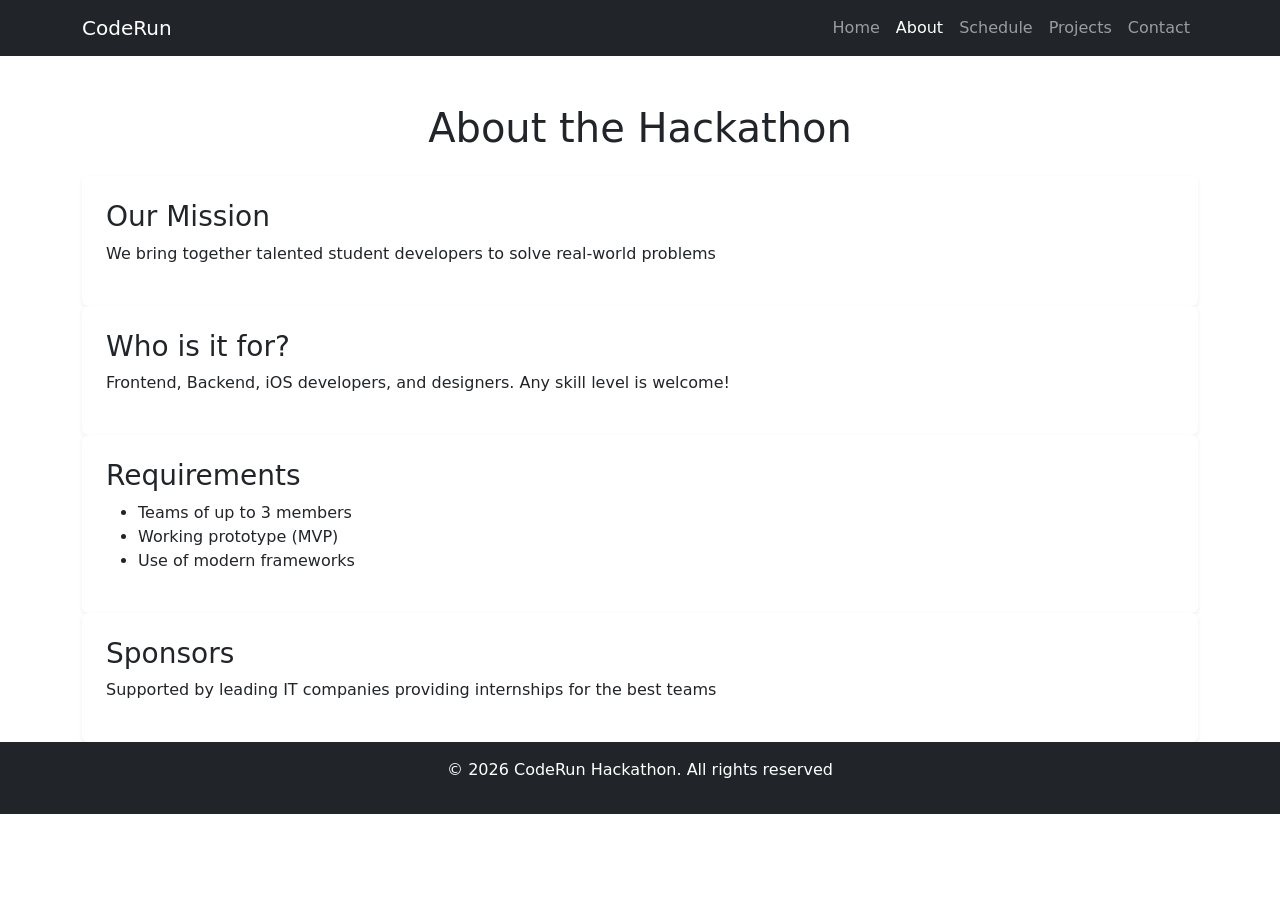
==== about.html @ 533d644d "Add About page using CSS Grid" ====
<!DOCTYPE html>
<html lang="en">
    <head>
        <meta charset="UTF-8">
        <meta name="viewport" content="width=device-width, initial-scale=1.0">
        <title>CodeRun Hackathon - About</title>
        <link href="https://cdn.jsdelivr.net/npm/bootstrap@5.3.0/dist/css/bootstrap.min.css" rel="stylesheet">
        <link rel="stylesheet" href="style.css">
    </head>
    <body>
        <nav class="navbar navbar-expand-lg navbar-dark bg-dark sticky-top">
            <div class="container">
                <a class="navbar-brand" href="index.html">CodeRun</a>
                <button class="navbar-toggler" type="button" data-bs-toggle="collapse" data-bs-target="#navbarNav">
                    <span class="navbar-toggler-icon"></span>
                </button>
                <div class="collapse navbar-collapse" id="navbarNav">
                    <ul class="navbar-nav ms-auto">
                        <li class="nav-item"><a class="nav-link" href="index.html">Home</a></li>
                        <li class="nav-item"><a class="nav-link active" href="about.html">About</a></li>
                        <li class="nav-item"><a class="nav-link" href="schedule.html">Schedule</a></li>
                        <li class="nav-item"><a class="nav-link" href="gallery.html">Projects</a></li>
                        <li class="nav-item"><a class="nav-link" href="contact.html">Contact</a></li>
                    </ul>
                </div>
            </div>
        </nav>

        <main class="container mt-5">
            <h1 class="text-center mb-4">About the Hackathon</h1>
            <div class="grid-container">
                <div class="grid-item p-4 bg-white shadow-sm rounded">
                    <h3>Our Mission</h3>
                    <p>We bring together talented student developers to solve real-world problems</p>
                </div>
                <div class="grid-item p-4 bg-white shadow-sm rounded">
                    <h3>Who is it for?</h3>
                    <p>Frontend, Backend, iOS developers, and designers. Any skill level is welcome!</p>
                </div>
                <div class="grid-item p-4 bg-white shadow-sm rounded">
                    <h3>Requirements</h3>
                    <ul>
                        <li>Teams of up to 3 members</li>
                        <li>Working prototype (MVP)</li>
                        <li>Use of modern frameworks</li>
                    </ul>
                </div>
                <div class="grid-item p-4 bg-white shadow-sm rounded">
                    <h3>Sponsors</h3>
                    <p>Supported by leading IT companies providing internships for the best teams</p>
                </div>
            </div>
        </main>

        <footer class="bg-dark text-white text-center py-3 mt-auto">
            <p>&copy; 2026 CodeRun Hackathon. All rights reserved</p>
        </footer>

        <script src="https://cdn.jsdelivr.net/npm/bootstrap@5.3.0/dist/js/bootstrap.bundle.min.js"></script>
    </body>
</html>
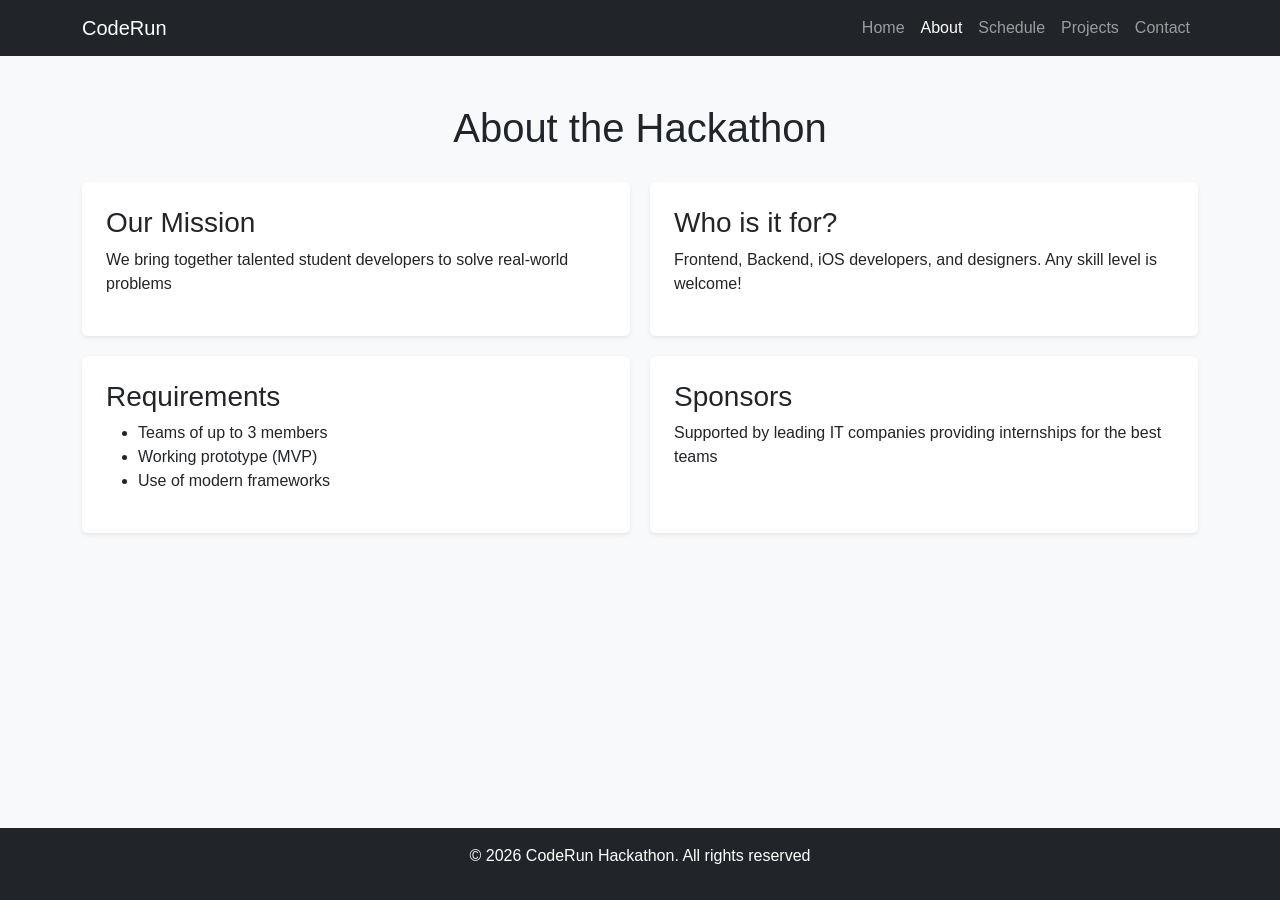
==== commit 16b9f62d: "fixed styles.css" ====
--- a/about.html
+++ b/about.html
@@ -5,7 +5,7 @@
         <meta name="viewport" content="width=device-width, initial-scale=1.0">
         <title>CodeRun Hackathon - About</title>
         <link href="https://cdn.jsdelivr.net/npm/bootstrap@5.3.0/dist/css/bootstrap.min.css" rel="stylesheet">
-        <link rel="stylesheet" href="style.css">
+        <link rel="stylesheet" href="styles.css">
     </head>
     <body>
         <nav class="navbar navbar-expand-lg navbar-dark bg-dark sticky-top">
--- a/styles.css
+++ b/styles.css
@@ -0,0 +1,58 @@
+:root {
+    --main-bg: #f8f9fa;
+    --accent-color: #0d6efd;
+}
+
+body {
+    font-family: 'Segoe UI', Tahoma, Geneva, Verdana, sans-serif;
+    background-color: var(--main-bg);
+    display: flex;
+    flex-direction: column;
+    min-height: 100vh;
+}
+
+main {
+    flex: 1; 
+}
+
+
+.grid-container {
+    display: grid;
+    grid-template-columns: repeat(2, 1fr);
+    gap: 20px;
+    margin-top: 30px;
+}
+
+.contact-wrapper {
+    position: relative;
+    padding: 40px;
+    background: #fff;
+    border-radius: 10px;
+    box-shadow: 0 4px 6px rgba(0,0,0,0.1);
+}
+
+.badge-absolute {
+    position: absolute;
+    top: -15px;
+    right: -15px;
+    background-color: #dc3545;
+    color: white;
+    padding: 10px 15px;
+    border-radius: 50%;
+    font-weight: bold;
+}
+
+@media (max-width: 768px) {
+    .grid-container {
+        grid-template-columns: 1fr; 
+    }
+}
+
+@media (max-width: 480px) {
+    h1 {
+        font-size: 1.8rem; 
+    }
+    .badge-absolute {
+        display: none; 
+    }
+}
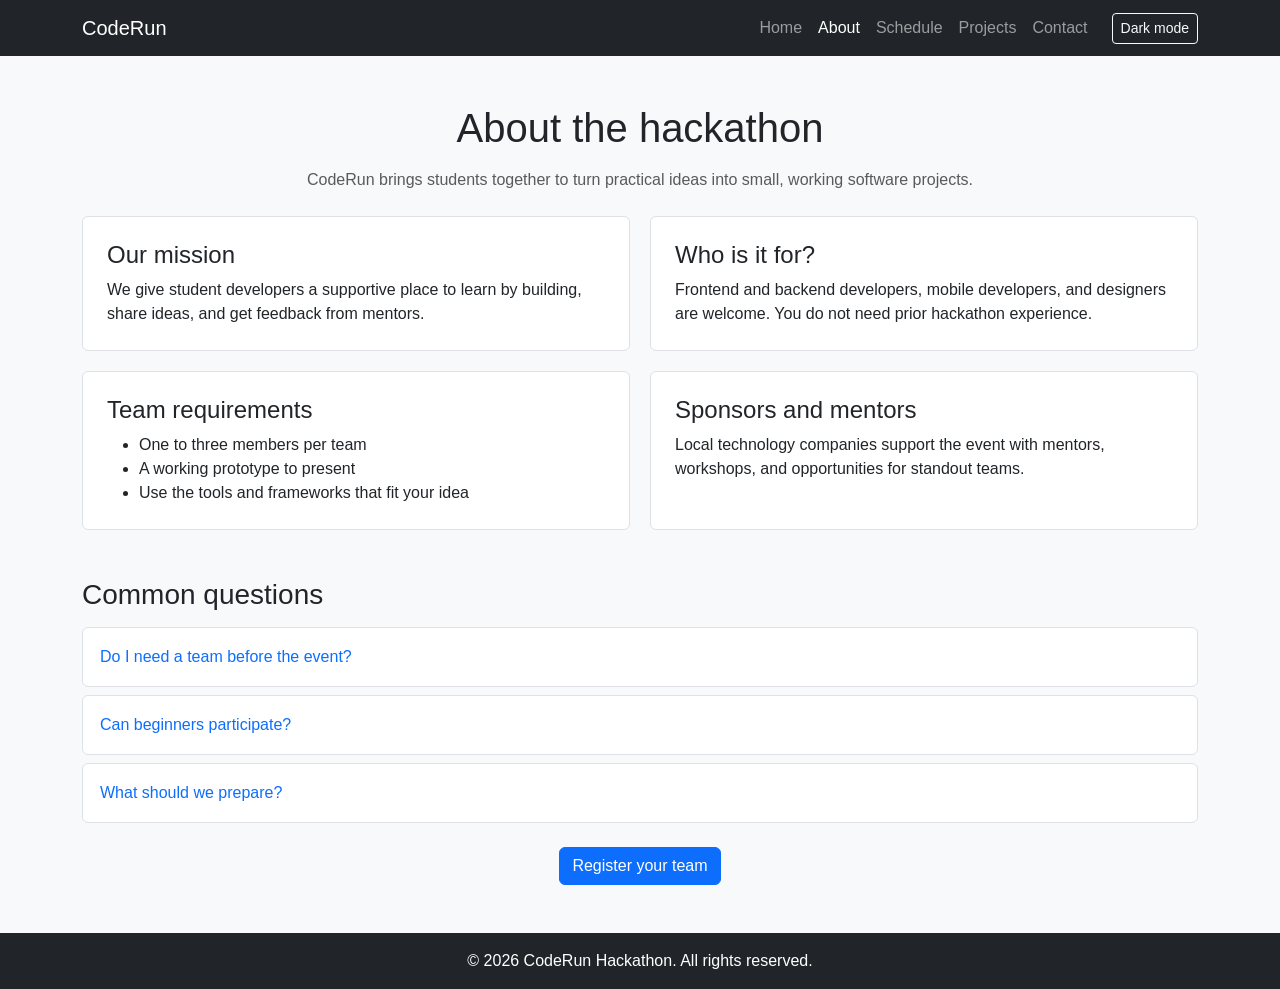
==== commit 98bd3c46: "Add endterm features" ====
--- a/about.html
+++ b/about.html
@@ -1,61 +1,88 @@
 <!DOCTYPE html>
 <html lang="en">
-    <head>
-        <meta charset="UTF-8">
-        <meta name="viewport" content="width=device-width, initial-scale=1.0">
-        <title>CodeRun Hackathon - About</title>
-        <link href="https://cdn.jsdelivr.net/npm/bootstrap@5.3.0/dist/css/bootstrap.min.css" rel="stylesheet">
-        <link rel="stylesheet" href="styles.css">
-    </head>
-    <body>
-        <nav class="navbar navbar-expand-lg navbar-dark bg-dark sticky-top">
-            <div class="container">
-                <a class="navbar-brand" href="index.html">CodeRun</a>
-                <button class="navbar-toggler" type="button" data-bs-toggle="collapse" data-bs-target="#navbarNav">
-                    <span class="navbar-toggler-icon"></span>
-                </button>
-                <div class="collapse navbar-collapse" id="navbarNav">
-                    <ul class="navbar-nav ms-auto">
-                        <li class="nav-item"><a class="nav-link" href="index.html">Home</a></li>
-                        <li class="nav-item"><a class="nav-link active" href="about.html">About</a></li>
-                        <li class="nav-item"><a class="nav-link" href="schedule.html">Schedule</a></li>
-                        <li class="nav-item"><a class="nav-link" href="gallery.html">Projects</a></li>
-                        <li class="nav-item"><a class="nav-link" href="contact.html">Contact</a></li>
-                    </ul>
-                </div>
+<head>
+    <meta charset="UTF-8">
+    <meta name="viewport" content="width=device-width, initial-scale=1.0">
+    <meta name="description" content="Learn about CodeRun Hackathon, who can take part, and how teams work.">
+    <title>CodeRun Hackathon - About</title>
+    <link href="https://cdn.jsdelivr.net/npm/bootstrap@5.3.0/dist/css/bootstrap.min.css" rel="stylesheet">
+    <link rel="stylesheet" href="styles.css">
+</head>
+<body>
+    <nav class="navbar navbar-expand-lg navbar-dark bg-dark sticky-top">
+        <div class="container">
+            <a class="navbar-brand" href="index.html">CodeRun</a>
+            <button class="navbar-toggler" type="button" data-bs-toggle="collapse" data-bs-target="#navbarNav" aria-controls="navbarNav" aria-expanded="false" aria-label="Toggle navigation">
+                <span class="navbar-toggler-icon"></span>
+            </button>
+            <div class="collapse navbar-collapse" id="navbarNav">
+                <ul class="navbar-nav ms-auto align-items-lg-center">
+                    <li class="nav-item"><a class="nav-link" href="index.html">Home</a></li>
+                    <li class="nav-item"><a class="nav-link active" aria-current="page" href="about.html">About</a></li>
+                    <li class="nav-item"><a class="nav-link" href="schedule.html">Schedule</a></li>
+                    <li class="nav-item"><a class="nav-link" href="gallery.html">Projects</a></li>
+                    <li class="nav-item"><a class="nav-link" href="contact.html">Contact</a></li>
+                    <li class="nav-item ms-lg-3"><button class="btn btn-outline-light btn-sm theme-toggle" id="themeToggle" type="button">Dark mode</button></li>
+                </ul>
             </div>
-        </nav>
+        </div>
+    </nav>
 
-        <main class="container mt-5">
-            <h1 class="text-center mb-4">About the Hackathon</h1>
-            <div class="grid-container">
-                <div class="grid-item p-4 bg-white shadow-sm rounded">
-                    <h3>Our Mission</h3>
-                    <p>We bring together talented student developers to solve real-world problems</p>
-                </div>
-                <div class="grid-item p-4 bg-white shadow-sm rounded">
-                    <h3>Who is it for?</h3>
-                    <p>Frontend, Backend, iOS developers, and designers. Any skill level is welcome!</p>
-                </div>
-                <div class="grid-item p-4 bg-white shadow-sm rounded">
-                    <h3>Requirements</h3>
-                    <ul>
-                        <li>Teams of up to 3 members</li>
-                        <li>Working prototype (MVP)</li>
-                        <li>Use of modern frameworks</li>
-                    </ul>
-                </div>
-                <div class="grid-item p-4 bg-white shadow-sm rounded">
-                    <h3>Sponsors</h3>
-                    <p>Supported by leading IT companies providing internships for the best teams</p>
-                </div>
+    <main class="container py-5">
+        <h1 class="text-center mb-3">About the hackathon</h1>
+        <p class="intro-copy text-center text-muted mb-4">CodeRun brings students together to turn practical ideas into small, working software projects.</p>
+
+        <div class="grid-container">
+            <section class="grid-item p-4 bg-white rounded">
+                <h2 class="h4">Our mission</h2>
+                <p class="mb-0">We give student developers a supportive place to learn by building, share ideas, and get feedback from mentors.</p>
+            </section>
+            <section class="grid-item p-4 bg-white rounded">
+                <h2 class="h4">Who is it for?</h2>
+                <p class="mb-0">Frontend and backend developers, mobile developers, and designers are welcome. You do not need prior hackathon experience.</p>
+            </section>
+            <section class="grid-item p-4 bg-white rounded">
+                <h2 class="h4">Team requirements</h2>
+                <ul class="mb-0">
+                    <li>One to three members per team</li>
+                    <li>A working prototype to present</li>
+                    <li>Use the tools and frameworks that fit your idea</li>
+                </ul>
+            </section>
+            <section class="grid-item p-4 bg-white rounded">
+                <h2 class="h4">Sponsors and mentors</h2>
+                <p class="mb-0">Local technology companies support the event with mentors, workshops, and opportunities for standout teams.</p>
+            </section>
+        </div>
+
+        <section class="mt-5" aria-labelledby="faq-heading">
+            <h2 class="h3 mb-3" id="faq-heading">Common questions</h2>
+            <div class="faq-list">
+                <article class="faq-item border rounded p-3 mb-2">
+                    <button class="btn btn-link p-0 text-start text-decoration-none js-faq-toggle" type="button" aria-expanded="false" aria-controls="faqAnswer1">Do I need a team before the event?</button>
+                    <div class="faq-answer pt-3" id="faqAnswer1"><p class="mb-0">You can register on your own. The organizers can help participants find teammates during the opening session.</p></div>
+                </article>
+                <article class="faq-item border rounded p-3 mb-2">
+                    <button class="btn btn-link p-0 text-start text-decoration-none js-faq-toggle" type="button" aria-expanded="false" aria-controls="faqAnswer2">Can beginners participate?</button>
+                    <div class="faq-answer pt-3" id="faqAnswer2"><p class="mb-0">Yes. Mentors and workshops are available, and teams can choose a project that matches their experience.</p></div>
+                </article>
+                <article class="faq-item border rounded p-3 mb-2">
+                    <button class="btn btn-link p-0 text-start text-decoration-none js-faq-toggle" type="button" aria-expanded="false" aria-controls="faqAnswer3">What should we prepare?</button>
+                    <div class="faq-answer pt-3" id="faqAnswer3"><p class="mb-0">Bring a laptop, charger, and a rough idea. Teams will have time to shape the project after the event begins.</p></div>
+                </article>
             </div>
-        </main>
+        </section>
 
-        <footer class="bg-dark text-white text-center py-3 mt-auto">
-            <p>&copy; 2026 CodeRun Hackathon. All rights reserved</p>
-        </footer>
+        <p class="text-center mt-4 mb-0"><a class="btn btn-primary" href="contact.html">Register your team</a></p>
+    </main>
 
-        <script src="https://cdn.jsdelivr.net/npm/bootstrap@5.3.0/dist/js/bootstrap.bundle.min.js"></script>
-    </body>
-</html>+    <footer class="bg-dark text-white text-center py-3 mt-auto">
+        <p>&copy; 2026 CodeRun Hackathon. All rights reserved.</p>
+    </footer>
+
+    <script src="https://cdn.jsdelivr.net/npm/bootstrap@5.3.0/dist/js/bootstrap.bundle.min.js"></script>
+    <script src="https://code.jquery.com/jquery-3.7.1.min.js"></script>
+    <script src="jquery-interactions.js"></script>
+    <script src="app.js"></script>
+</body>
+</html>
--- a/styles.css
+++ b/styles.css
@@ -1,58 +1,123 @@
 :root {
     --main-bg: #f8f9fa;
-    --accent-color: #0d6efd;
+    --text-color: #212529;
+    --panel-bg: #ffffff;
+    --border-color: #dee2e6;
 }
 
 body {
     font-family: 'Segoe UI', Tahoma, Geneva, Verdana, sans-serif;
     background-color: var(--main-bg);
+    color: var(--text-color);
     display: flex;
     flex-direction: column;
     min-height: 100vh;
 }
 
 main {
-    flex: 1; 
+    flex: 1;
 }
 
+footer p {
+    margin: 0;
+}
+
+.home-hero {
+    background-color: #0d6efd !important;
+}
+
+.feature-panel,
+.filter-panel,
+.contact-wrapper,
+.grid-item,
+.faq-item {
+    background-color: var(--panel-bg) !important;
+    border: 1px solid var(--border-color);
+    border-radius: 0.375rem;
+}
+
+.contact-wrapper {
+    padding: 2rem;
+}
 
 .grid-container {
     display: grid;
-    grid-template-columns: repeat(2, 1fr);
-    gap: 20px;
-    margin-top: 30px;
+    grid-template-columns: repeat(2, minmax(0, 1fr));
+    gap: 1.25rem;
 }
 
-.contact-wrapper {
-    position: relative;
-    padding: 40px;
-    background: #fff;
-    border-radius: 10px;
-    box-shadow: 0 4px 6px rgba(0,0,0,0.1);
+.intro-copy {
+    max-width: 45rem;
+    margin-left: auto;
+    margin-right: auto;
 }
 
-.badge-absolute {
-    position: absolute;
-    top: -15px;
-    right: -15px;
-    background-color: #dc3545;
-    color: white;
-    padding: 10px 15px;
-    border-radius: 50%;
-    font-weight: bold;
+.project-card .card-img-top {
+    height: 190px;
+    object-fit: cover;
+}
+
+.project-card .card {
+    background-color: var(--panel-bg);
+    color: var(--text-color);
+}
+
+.faq-answer,
+.js-help-content {
+    display: none;
+}
+
+.theme-dark {
+    --main-bg: #202428;
+    --text-color: #f1f3f5;
+    --panel-bg: #2b3035;
+    --border-color: #495057;
+}
+
+.theme-dark .text-muted,
+.theme-dark .form-text {
+    color: #c2c7cc !important;
+}
+
+.theme-dark .form-control,
+.theme-dark .form-select {
+    color: #f1f3f5;
+    background-color: #343a40;
+    border-color: #6c757d;
+}
+
+.theme-dark .form-control::placeholder {
+    color: #adb5bd;
+}
+
+.theme-dark .table {
+    --bs-table-color: #f1f3f5;
+    --bs-table-bg: #2b3035;
+    --bs-table-striped-bg: #343a40;
+    --bs-table-striped-color: #f1f3f5;
+    --bs-table-hover-bg: #3b4147;
+    --bs-table-hover-color: #ffffff;
+    border-color: #6c757d;
+}
+
+.theme-dark .alert-light {
+    color: #f1f3f5;
+    background-color: #343a40;
+    border-color: #6c757d !important;
 }
 
 @media (max-width: 768px) {
     .grid-container {
-        grid-template-columns: 1fr; 
+        grid-template-columns: 1fr;
+    }
+
+    .contact-wrapper {
+        padding: 1.5rem;
     }
 }
 
 @media (max-width: 480px) {
     h1 {
-        font-size: 1.8rem; 
+        font-size: 1.8rem;
     }
-    .badge-absolute {
-        display: none; 
-    }
-}+}
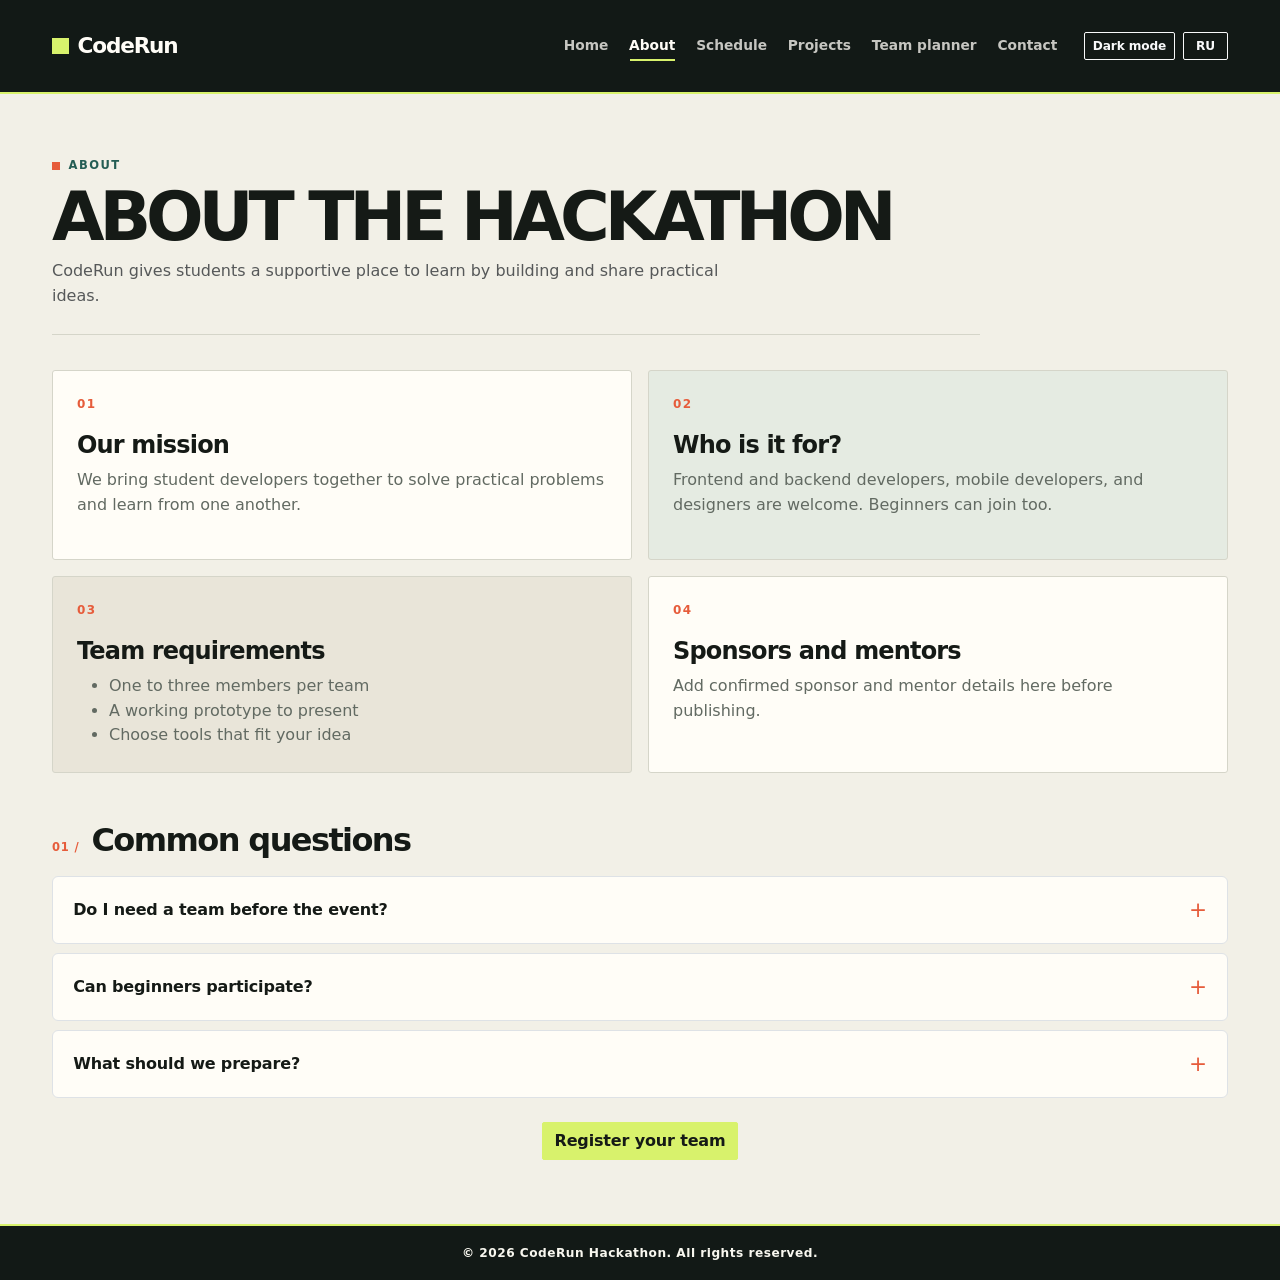
==== commit 6889c01f: "Polish final project" ====
--- a/about.html
+++ b/about.html
@@ -4,85 +4,83 @@
     <meta charset="UTF-8">
     <meta name="viewport" content="width=device-width, initial-scale=1.0">
     <meta name="description" content="Learn about CodeRun Hackathon, who can take part, and how teams work.">
-    <title>CodeRun Hackathon - About</title>
+    <title data-i18n="about.title">CodeRun Hackathon - About</title>
+    <link rel="icon" href="favicon.svg" type="image/svg+xml">
     <link href="https://cdn.jsdelivr.net/npm/bootstrap@5.3.0/dist/css/bootstrap.min.css" rel="stylesheet">
     <link rel="stylesheet" href="styles.css">
 </head>
 <body>
-    <nav class="navbar navbar-expand-lg navbar-dark bg-dark sticky-top">
+    <nav class="navbar navbar-expand-lg navbar-dark sticky-top site-nav">
         <div class="container">
             <a class="navbar-brand" href="index.html">CodeRun</a>
-            <button class="navbar-toggler" type="button" data-bs-toggle="collapse" data-bs-target="#navbarNav" aria-controls="navbarNav" aria-expanded="false" aria-label="Toggle navigation">
-                <span class="navbar-toggler-icon"></span>
-            </button>
+            <button class="navbar-toggler" type="button" data-bs-toggle="collapse" data-bs-target="#navbarNav" aria-controls="navbarNav" aria-expanded="false" aria-label="Toggle navigation" data-i18n-aria-label="nav.toggle"><span class="navbar-toggler-icon"></span></button>
             <div class="collapse navbar-collapse" id="navbarNav">
                 <ul class="navbar-nav ms-auto align-items-lg-center">
-                    <li class="nav-item"><a class="nav-link" href="index.html">Home</a></li>
-                    <li class="nav-item"><a class="nav-link active" aria-current="page" href="about.html">About</a></li>
-                    <li class="nav-item"><a class="nav-link" href="schedule.html">Schedule</a></li>
-                    <li class="nav-item"><a class="nav-link" href="gallery.html">Projects</a></li>
-                    <li class="nav-item"><a class="nav-link" href="contact.html">Contact</a></li>
-                    <li class="nav-item ms-lg-3"><button class="btn btn-outline-light btn-sm theme-toggle" id="themeToggle" type="button">Dark mode</button></li>
+                    <li class="nav-item"><a class="nav-link" href="index.html" data-i18n="nav.home">Home</a></li>
+                    <li class="nav-item"><a class="nav-link active" aria-current="page" href="about.html" data-i18n="nav.about">About</a></li>
+                    <li class="nav-item"><a class="nav-link" href="schedule.html" data-i18n="nav.schedule">Schedule</a></li>
+                    <li class="nav-item"><a class="nav-link" href="gallery.html" data-i18n="nav.projects">Projects</a></li>
+                    <li class="nav-item"><a class="nav-link" href="planner.html" data-i18n="nav.planner">Team planner</a></li>
+                    <li class="nav-item"><a class="nav-link" href="contact.html" data-i18n="nav.contact">Contact</a></li>
+                    <li class="nav-item ms-lg-3"><button class="btn btn-outline-light btn-sm" id="themeToggle" type="button" aria-pressed="false" data-i18n="theme.dark">Dark mode</button></li>
+                    <li class="nav-item ms-lg-2"><button class="btn btn-outline-light btn-sm" id="languageToggle" type="button" aria-label="Change language" data-i18n-aria-label="language.accessible" data-i18n="language.switch">RU</button></li>
                 </ul>
             </div>
         </div>
     </nav>
 
     <main class="container py-5">
-        <h1 class="text-center mb-3">About the hackathon</h1>
-        <p class="intro-copy text-center text-muted mb-4">CodeRun brings students together to turn practical ideas into small, working software projects.</p>
+        <header class="page-heading mb-4 text-center">
+            <p class="eyebrow" data-i18n="nav.about">About</p>
+            <h1 data-i18n="about.title">About the hackathon</h1>
+            <p class="intro-copy text-muted mb-0" data-i18n="about.lead">CodeRun gives students a supportive place to learn by building and share practical ideas.</p>
+        </header>
 
         <div class="grid-container">
-            <section class="grid-item p-4 bg-white rounded">
-                <h2 class="h4">Our mission</h2>
-                <p class="mb-0">We give student developers a supportive place to learn by building, share ideas, and get feedback from mentors.</p>
+            <section class="grid-item p-4">
+                <h2 class="h4" data-i18n="about.missionTitle">Our mission</h2>
+                <p class="mb-0" data-i18n="about.missionText">We bring student developers together to solve practical problems and learn from one another.</p>
             </section>
-            <section class="grid-item p-4 bg-white rounded">
-                <h2 class="h4">Who is it for?</h2>
-                <p class="mb-0">Frontend and backend developers, mobile developers, and designers are welcome. You do not need prior hackathon experience.</p>
+            <section class="grid-item p-4">
+                <h2 class="h4" data-i18n="about.audienceTitle">Who is it for?</h2>
+                <p class="mb-0" data-i18n="about.audienceText">Frontend and backend developers, mobile developers, and designers are welcome. Beginners can join too.</p>
             </section>
-            <section class="grid-item p-4 bg-white rounded">
-                <h2 class="h4">Team requirements</h2>
-                <ul class="mb-0">
-                    <li>One to three members per team</li>
-                    <li>A working prototype to present</li>
-                    <li>Use the tools and frameworks that fit your idea</li>
-                </ul>
+            <section class="grid-item p-4">
+                <h2 class="h4" data-i18n="about.requirementsTitle">Team requirements</h2>
+                <ul class="mb-0"><li data-i18n="about.requirement1">One to three members per team</li><li data-i18n="about.requirement2">A working prototype to present</li><li data-i18n="about.requirement3">Choose tools that fit your idea</li></ul>
             </section>
-            <section class="grid-item p-4 bg-white rounded">
-                <h2 class="h4">Sponsors and mentors</h2>
-                <p class="mb-0">Local technology companies support the event with mentors, workshops, and opportunities for standout teams.</p>
+            <section class="grid-item p-4">
+                <h2 class="h4" data-i18n="about.sponsorsTitle">Sponsors and mentors</h2>
+                <p class="mb-0" data-i18n="about.sponsorsText">Add confirmed sponsor and mentor details here before publishing.</p>
             </section>
         </div>
 
         <section class="mt-5" aria-labelledby="faq-heading">
-            <h2 class="h3 mb-3" id="faq-heading">Common questions</h2>
+            <h2 class="section-heading mb-3" id="faq-heading" data-i18n="about.faqTitle">Common questions</h2>
             <div class="faq-list">
                 <article class="faq-item border rounded p-3 mb-2">
-                    <button class="btn btn-link p-0 text-start text-decoration-none js-faq-toggle" type="button" aria-expanded="false" aria-controls="faqAnswer1">Do I need a team before the event?</button>
-                    <div class="faq-answer pt-3" id="faqAnswer1"><p class="mb-0">You can register on your own. The organizers can help participants find teammates during the opening session.</p></div>
+                    <button class="btn btn-link p-0 text-start text-decoration-none js-faq-toggle" type="button" aria-expanded="false" aria-controls="faqAnswer1" data-i18n="about.faq1q">Do I need a team before the event?</button>
+                    <div class="faq-answer pt-3" id="faqAnswer1"><p class="mb-0" data-i18n="about.faq1a">You can register on your own. Ask the organizers about finding teammates during the opening session.</p></div>
                 </article>
                 <article class="faq-item border rounded p-3 mb-2">
-                    <button class="btn btn-link p-0 text-start text-decoration-none js-faq-toggle" type="button" aria-expanded="false" aria-controls="faqAnswer2">Can beginners participate?</button>
-                    <div class="faq-answer pt-3" id="faqAnswer2"><p class="mb-0">Yes. Mentors and workshops are available, and teams can choose a project that matches their experience.</p></div>
+                    <button class="btn btn-link p-0 text-start text-decoration-none js-faq-toggle" type="button" aria-expanded="false" aria-controls="faqAnswer2" data-i18n="about.faq2q">Can beginners participate?</button>
+                    <div class="faq-answer pt-3" id="faqAnswer2"><p class="mb-0" data-i18n="about.faq2a">Yes. Mentors and workshops are available, and teams can choose a project that matches their experience.</p></div>
                 </article>
                 <article class="faq-item border rounded p-3 mb-2">
-                    <button class="btn btn-link p-0 text-start text-decoration-none js-faq-toggle" type="button" aria-expanded="false" aria-controls="faqAnswer3">What should we prepare?</button>
-                    <div class="faq-answer pt-3" id="faqAnswer3"><p class="mb-0">Bring a laptop, charger, and a rough idea. Teams will have time to shape the project after the event begins.</p></div>
+                    <button class="btn btn-link p-0 text-start text-decoration-none js-faq-toggle" type="button" aria-expanded="false" aria-controls="faqAnswer3" data-i18n="about.faq3q">What should we prepare?</button>
+                    <div class="faq-answer pt-3" id="faqAnswer3"><p class="mb-0" data-i18n="about.faq3a">Bring a laptop, charger, and a rough idea. Teams will have time to shape the project after the event begins.</p></div>
                 </article>
             </div>
         </section>
 
-        <p class="text-center mt-4 mb-0"><a class="btn btn-primary" href="contact.html">Register your team</a></p>
+        <div class="text-center mt-4"><a class="btn btn-primary" href="contact.html" data-i18n="about.register">Register your team</a></div>
     </main>
 
-    <footer class="bg-dark text-white text-center py-3 mt-auto">
-        <p>&copy; 2026 CodeRun Hackathon. All rights reserved.</p>
-    </footer>
-
+    <footer class="site-footer text-center py-3"><p class="mb-0" data-i18n="footer.rights">© 2026 CodeRun Hackathon. All rights reserved.</p></footer>
     <script src="https://cdn.jsdelivr.net/npm/bootstrap@5.3.0/dist/js/bootstrap.bundle.min.js"></script>
     <script src="https://code.jquery.com/jquery-3.7.1.min.js"></script>
     <script src="jquery-interactions.js"></script>
     <script src="app.js"></script>
+    <script type="module" src="js/final.js"></script>
 </body>
 </html>
--- a/styles.css
+++ b/styles.css
@@ -1,123 +1,549 @@
 :root {
-    --main-bg: #f8f9fa;
-    --text-color: #212529;
-    --panel-bg: #ffffff;
-    --border-color: #dee2e6;
-}
+    --page-bg: #f2f0e7;
+    --panel-bg: #fffdf7;
+    --ink: #151a16;
+    --muted: #626a62;
+    --line: #d5d5c9;
+    --navy: #121916;
+    --blue: #245d54;
+    --accent: #e65c3b;
+    --lime: #d8f26c;
+    --soft-blue: #e5ebe2;
+    --shadow: 0 12px 30px rgba(18, 25, 22, .07);
+}
+
+* { box-sizing: border-box; }
+
+html { scroll-behavior: smooth; }
 
 body {
-    font-family: 'Segoe UI', Tahoma, Geneva, Verdana, sans-serif;
-    background-color: var(--main-bg);
-    color: var(--text-color);
+    min-height: 100vh;
     display: flex;
     flex-direction: column;
-    min-height: 100vh;
-}
-
-main {
-    flex: 1;
-}
-
-footer p {
-    margin: 0;
-}
+    background: var(--page-bg);
+    color: var(--ink);
+    font-family: "Avenir Next", Avenir, "Segoe UI", system-ui, sans-serif;
+    line-height: 1.55;
+}
+
+main { flex: 1; }
+a { color: var(--blue); text-underline-offset: .18em; }
+a:hover { color: var(--accent); }
+:focus-visible { outline: 3px solid var(--accent); outline-offset: 3px; }
+
+.container { max-width: 1200px; }
+
+.site-nav {
+    z-index: 1030;
+    background: var(--navy);
+    border-bottom: 2px solid var(--lime);
+}
+.site-nav .container { min-height: 76px; }
+.site-nav .navbar-brand {
+    display: inline-flex;
+    align-items: center;
+    gap: .55rem;
+    color: #fffdf7;
+    font-size: 1.35rem;
+    font-weight: 800;
+    letter-spacing: -.055em;
+}
+.site-nav .navbar-brand::before {
+    width: 1.05rem;
+    height: 1.05rem;
+    background: var(--lime);
+    content: "";
+}
+.site-nav .nav-link {
+    position: relative;
+    margin: 0 .15rem;
+    padding: .65rem .55rem;
+    color: rgba(255, 253, 247, .76);
+    font-size: .86rem;
+    font-weight: 600;
+}
+.site-nav .nav-link::after {
+    position: absolute;
+    right: .55rem;
+    bottom: .35rem;
+    left: .55rem;
+    height: 2px;
+    background: var(--lime);
+    content: "";
+    transform: scaleX(0);
+    transform-origin: left;
+    transition: transform .18s ease;
+}
+.site-nav .nav-link:hover,
+.site-nav .nav-link.active { color: #fffdf7; }
+.site-nav .nav-link:hover::after,
+.site-nav .nav-link.active::after { transform: scaleX(1); }
+.site-nav .btn {
+    min-width: 2.8rem;
+    border-radius: 2px;
+    font-size: .76rem;
+    font-weight: 700;
+}
+.site-nav .navbar-toggler { border-color: rgba(255, 255, 255, .38); }
+.site-nav .navbar-toggler:focus { box-shadow: 0 0 0 .15rem rgba(216, 242, 108, .4); }
 
 .home-hero {
-    background-color: #0d6efd !important;
-}
+    position: relative;
+    overflow: hidden;
+    background-color: var(--page-bg);
+    background-image:
+        linear-gradient(rgba(21, 26, 22, .045) 1px, transparent 1px),
+        linear-gradient(90deg, rgba(21, 26, 22, .045) 1px, transparent 1px);
+    background-size: 48px 48px;
+    border-bottom: 1px solid var(--line);
+}
+.hero-layout {
+    display: grid;
+    grid-template-columns: minmax(0, 1.2fr) minmax(310px, .8fr);
+    align-items: center;
+    gap: clamp(2.5rem, 7vw, 6.5rem);
+    padding-top: clamp(4rem, 8vw, 7.5rem);
+    padding-bottom: clamp(4rem, 8vw, 7.5rem);
+}
+.hero-copy { max-width: 730px; }
+.eyebrow {
+    display: flex;
+    align-items: center;
+    gap: .55rem;
+    margin: 0 0 .65rem;
+    color: var(--blue);
+    font-size: .72rem;
+    font-weight: 800;
+    letter-spacing: .13em;
+    line-height: 1.35;
+    text-transform: uppercase;
+}
+html[lang="ru"] .hero-copy > .eyebrow { padding-bottom: .5rem; }
+.eyebrow::before {
+    width: .48rem;
+    height: .48rem;
+    flex: 0 0 auto;
+    background: var(--accent);
+    content: "";
+}
+.hero-copy h1 {
+    max-width: 8.5ch;
+    margin: .35rem 0 1.3rem;
+    font-size: clamp(3.5rem, 7.7vw, 7.6rem);
+    font-weight: 850;
+    letter-spacing: -.085em;
+    line-height: .91;
+    text-transform: uppercase;
+    text-wrap: balance;
+}
+.hero-lead {
+    max-width: 37rem;
+    margin-bottom: 0;
+    color: var(--muted);
+    font-size: clamp(1.05rem, 1.6vw, 1.25rem);
+}
+.hero-copy .btn { min-height: 3.2rem; padding: .8rem 1.05rem; }
+.hero-facts {
+    display: flex;
+    flex-wrap: wrap;
+    gap: .55rem 1.35rem;
+    padding-top: 1.1rem;
+    border-top: 1px solid var(--line);
+    color: var(--muted);
+    font-size: .82rem;
+    font-weight: 650;
+}
+.hero-facts span { display: inline-flex; align-items: center; gap: .45rem; }
+.hero-facts span::before {
+    width: .35rem;
+    height: .35rem;
+    background: var(--accent);
+    content: "";
+}
+.event-summary {
+    position: relative;
+    padding: clamp(1.4rem, 2.4vw, 2rem);
+    background: var(--lime);
+    border: 1px solid var(--ink);
+    border-radius: 3px;
+    box-shadow: 8px 8px 0 var(--ink);
+}
+.event-summary-top {
+    display: flex;
+    align-items: flex-start;
+    justify-content: space-between;
+    gap: 1rem;
+    padding-bottom: .95rem;
+    margin-bottom: .4rem;
+    border-bottom: 1px solid rgba(21, 26, 22, .28);
+}
+.event-summary .eyebrow { color: #395328; }
+.event-summary h2 { font-size: 1.2rem; font-weight: 800; letter-spacing: -.035em; }
+.event-hours {
+    display: flex;
+    align-items: flex-start;
+    color: var(--ink);
+    font-size: clamp(3.4rem, 5vw, 5rem);
+    font-weight: 850;
+    letter-spacing: -.09em;
+    line-height: .78;
+}
+.event-hours span { margin: .12rem 0 0 .12rem; font-size: 1rem; letter-spacing: -.02em; }
+.event-details div {
+    display: grid;
+    grid-template-columns: 6.6rem minmax(0, 1fr);
+    gap: .7rem;
+    padding: .56rem 0;
+    border-bottom: 1px solid rgba(21, 26, 22, .18);
+}
+.event-details div:last-child { border-bottom: 0; }
+.event-details dt { color: #465341; font-size: .78rem; font-weight: 600; }
+.event-details dd { margin: 0; color: var(--ink); font-size: .86rem; font-weight: 750; overflow-wrap: anywhere; }
+.event-summary .small { color: #465341 !important; font-size: .72rem; }
+
+main.container.py-5 { padding-top: clamp(2.8rem, 5vw, 4.6rem) !important; padding-bottom: clamp(3rem, 5vw, 5rem) !important; }
+.page-heading {
+    max-width: 58rem;
+    padding-bottom: 1.55rem;
+    margin-bottom: 2.2rem !important;
+    border-bottom: 1px solid var(--line);
+}
+.page-heading.text-center { margin-right: 0; margin-left: 0; text-align: left !important; }
+.page-heading h1 {
+    margin: 0 0 .55rem;
+    font-size: clamp(2.6rem, 5.3vw, 5rem);
+    font-weight: 850;
+    letter-spacing: -.075em;
+    line-height: .98;
+    text-transform: uppercase;
+    text-wrap: balance;
+}
+.page-heading > p:last-child { max-width: 43rem; color: var(--muted); }
+.intro-copy { margin-right: 0 !important; margin-left: 0 !important; }
+
+main { counter-reset: section-heading; }
+.section-heading {
+    display: flex;
+    align-items: baseline;
+    gap: .75rem;
+    margin-bottom: 1.2rem;
+    font-size: clamp(1.55rem, 2.5vw, 2.2rem);
+    font-weight: 800;
+    letter-spacing: -.05em;
+}
+.section-heading::before {
+    counter-increment: section-heading;
+    color: var(--accent);
+    content: "0" counter(section-heading) " /";
+    font-size: .72rem;
+    font-weight: 800;
+    letter-spacing: .07em;
+}
+.section-head-row { display: flex; flex-wrap: wrap; justify-content: space-between; align-items: end; gap: 1rem; }
+.section-head-row > a { font-size: .85rem; font-weight: 750; }
+#homeEvents .feature-panel { border-left: 4px solid var(--accent); }
+#homeEvents .feature-panel h3 { font-weight: 750; }
 
 .feature-panel,
 .filter-panel,
 .contact-wrapper,
 .grid-item,
-.faq-item {
-    background-color: var(--panel-bg) !important;
-    border: 1px solid var(--border-color);
-    border-radius: 0.375rem;
-}
-
-.contact-wrapper {
-    padding: 2rem;
-}
-
-.grid-container {
-    display: grid;
-    grid-template-columns: repeat(2, minmax(0, 1fr));
-    gap: 1.25rem;
-}
-
-.intro-copy {
-    max-width: 45rem;
-    margin-left: auto;
-    margin-right: auto;
-}
-
-.project-card .card-img-top {
-    height: 190px;
-    object-fit: cover;
-}
-
-.project-card .card {
+.faq-item,
+.planner-panel,
+.planner-dashboard,
+.project-card .card,
+.repo-card,
+.task-card {
+    background: var(--panel-bg);
+    border: 1px solid var(--line);
+    border-radius: 3px;
+    color: var(--ink);
+}
+.feature-panel {
+    min-height: 100%;
+    padding: 1.45rem !important;
+    box-shadow: none;
+}
+.feature-panel::before {
+    display: block;
+    width: 2.1rem;
+    height: 3px;
+    margin-bottom: 1.05rem;
+    background: var(--lime);
+    border: 1px solid rgba(21, 26, 22, .15);
+    content: "";
+}
+.feature-panel h3,
+.grid-item h2 { font-weight: 800; letter-spacing: -.035em; }
+.feature-panel p,
+.grid-item p,
+.grid-item li { color: var(--muted); }
+.grid-container { display: grid; grid-template-columns: repeat(2, minmax(0, 1fr)); gap: 1rem; }
+.grid-item { position: relative; min-height: 190px; padding: 1.5rem !important; }
+.grid-item::before {
+    display: block;
+    margin-bottom: 1.1rem;
+    color: var(--accent);
+    content: "0" counter(grid-card);
+    font-size: .75rem;
+    font-weight: 800;
+    letter-spacing: .12em;
+}
+.grid-container { counter-reset: grid-card; }
+.grid-item { counter-increment: grid-card; }
+.grid-item:nth-child(2) { background: #e5ebe2; }
+.grid-item:nth-child(3) { background: #e9e5d9; }
+.grid-item:nth-child(4) { background: var(--panel-bg); }
+.faq-list { display: grid; gap: .55rem; }
+.faq-item { padding: 1rem 1.2rem !important; margin: 0 !important; }
+.faq-item .js-faq-toggle {
+    display: flex;
+    width: 100%;
+    align-items: center;
+    justify-content: space-between;
+    gap: 1rem;
+    color: var(--ink);
+    font-weight: 750;
+}
+.faq-item .js-faq-toggle::after {
+    color: var(--accent);
+    content: "+";
+    font-size: 1.35rem;
+    font-weight: 500;
+}
+.faq-item .js-faq-toggle[aria-expanded="true"]::after { content: "−"; }
+.faq-answer, .js-help-content { display: none; }
+.faq-answer { color: var(--muted); }
+
+.filter-panel { padding: 1.15rem !important; box-shadow: var(--shadow); }
+.form-label { color: var(--ink); font-size: .84rem; font-weight: 750; }
+.form-control, .form-select {
+    min-height: 2.8rem;
+    border: 1px solid #b8bdb3;
+    border-radius: 2px;
     background-color: var(--panel-bg);
-    color: var(--text-color);
-}
-
-.faq-answer,
-.js-help-content {
-    display: none;
-}
+    color: var(--ink);
+    font-size: .92rem;
+}
+textarea.form-control { min-height: auto; }
+.form-control:focus, .form-select:focus {
+    border-color: var(--blue);
+    box-shadow: 0 0 0 .2rem rgba(36, 93, 84, .15);
+}
+.form-text { color: var(--muted); font-size: .78rem; }
+.btn {
+    border-radius: 2px;
+    font-weight: 750;
+    letter-spacing: -.01em;
+    transition: background-color .16s ease, color .16s ease, border-color .16s ease, transform .16s ease;
+}
+.btn:hover { transform: translateY(-1px); }
+.btn-primary {
+    border-color: var(--lime);
+    background: var(--lime);
+    color: #151a16;
+}
+.btn-primary:hover,
+.btn-primary:focus {
+    border-color: #c4e34c;
+    background: #c4e34c;
+    color: #151a16;
+}
+.btn-outline-primary { border-color: var(--blue); color: var(--blue); }
+.btn-outline-primary:hover { border-color: var(--blue); background: var(--blue); color: #fff; }
+.btn-outline-secondary { border-color: #7d857c; color: var(--ink); }
+.btn-outline-secondary:hover { border-color: var(--ink); background: var(--ink); color: var(--panel-bg); }
+.btn-link { color: var(--blue); font-weight: 700; }
+.btn-link:hover { color: var(--accent); }
+
+.project-card .card,
+.repo-card {
+    height: 100%;
+    overflow: hidden;
+    box-shadow: 0 2px 0 rgba(21, 26, 22, .06);
+    transition: transform .18s ease, box-shadow .18s ease;
+}
+.project-card .card:hover,
+.repo-card:hover { transform: translateY(-3px); box-shadow: var(--shadow); }
+.project-card .card-img-top { height: 220px; object-fit: cover; }
+.project-card .card-body { padding: 1.25rem; }
+.project-card .card-title { font-size: 1.15rem; font-weight: 800; letter-spacing: -.035em; }
+.project-card .card-text { color: var(--muted); }
+.project-card .badge,
+.table .badge { border-radius: 2px; font-weight: 750; }
+.repo-card .card-body { padding: 1.2rem; }
+.repo-card h3 a { color: var(--ink); overflow-wrap: anywhere; text-decoration-thickness: 1px; }
+.repo-description { min-height: 3.3rem; color: var(--muted); }
+.github-section {
+    padding: clamp(1.3rem, 3.3vw, 2.4rem);
+    margin-top: clamp(3rem, 6vw, 5rem) !important;
+    background: var(--navy);
+    border-radius: 3px;
+    color: #f8f7ef;
+}
+.github-section .eyebrow { color: var(--lime); }
+.github-section .section-heading { color: #f8f7ef; }
+.github-section .text-muted,
+.github-section .form-text { color: #bec7bf !important; }
+.github-section .filter-panel { background: #222c27; border-color: #48534a; box-shadow: none; }
+.github-section .form-label { color: #f8f7ef; }
+.github-section .form-control,
+.github-section .form-select { border-color: #667167; }
+.github-section .repo-card { background: #fbfaf3; color: #151a16; }
+.github-section .repo-description { color: #59615b; }
+.github-section .repo-card h3 a { color: #151a16; }
+.api-status { min-height: 2rem; margin-bottom: .75rem; color: var(--muted); }
+.api-status-loading { padding-left: 1rem; border-left: 3px solid var(--lime); }
+.api-status-success { color: #a9d8b5; }
+.api-status-empty { color: #c2c9c2; }
+.api-status-error { padding: .75rem 1rem; color: #ffd5c9; background: #442b25; border-left: 3px solid var(--accent); }
+.repo-pager { display: flex; align-items: center; justify-content: center; gap: 1rem; }
+#projectCount, #scheduleCount { color: var(--muted); font-size: .82rem; font-weight: 650; }
+
+.table-responsive { overflow: hidden; border: 1px solid var(--line); border-radius: 3px; box-shadow: var(--shadow); }
+.table { margin: 0; --bs-table-color: var(--ink); --bs-table-bg: var(--panel-bg); --bs-table-striped-bg: #eeede4; --bs-table-striped-color: var(--ink); --bs-table-hover-bg: #e7ebdf; --bs-table-hover-color: var(--ink); border-color: var(--line); }
+.table thead.table-dark { --bs-table-bg: var(--navy); --bs-table-color: #f8f7ef; --bs-table-border-color: #39443e; }
+.table th, .table td { padding: 1rem 1.05rem; vertical-align: middle; }
+.table tbody td:first-child { color: var(--blue); font-weight: 800; white-space: nowrap; }
+.table tbody th { font-weight: 750; }
+
+.contact-wrapper { padding: clamp(1.5rem, 4vw, 3rem); box-shadow: var(--shadow); }
+.contact-wrapper form { display: grid; }
+.registration-help { padding-top: 1rem; border-top: 1px solid var(--line); }
+.alert { border-radius: 2px; }
+.alert-success { color: #23472c; background: #e1efdc; border-color: #b5d0ac; }
+
+.planner-panel, .planner-dashboard { padding: 1.3rem !important; box-shadow: var(--shadow); }
+.planner-panel h2, .planner-dashboard h2 { font-weight: 800; letter-spacing: -.04em; }
+.planner-dashboard { border-top: 4px solid var(--lime); }
+.stat-card {
+    min-height: 5.5rem;
+    display: flex;
+    flex-direction: column;
+    justify-content: space-between;
+    padding: .8rem;
+    background: var(--page-bg);
+    border: 1px solid var(--line);
+    border-radius: 2px;
+    color: var(--muted);
+    font-size: .77rem;
+    font-weight: 650;
+}
+.stat-card strong { color: var(--ink); font-size: 1.55rem; line-height: 1.05; }
+.priority-panel { max-width: 38rem; }
+.priority-row { display: grid; grid-template-columns: 5rem 1fr 2rem; align-items: center; gap: .75rem; margin: .6rem 0; font-size: .82rem; font-weight: 700; }
+.priority-track { height: .5rem; overflow: hidden; background: var(--page-bg); border-radius: 0; }
+.priority-fill { height: 100%; transition: width .2s ease; }
+.priority-fill-high { background: var(--accent); }
+.priority-fill-normal { background: var(--blue); }
+.priority-fill-low { background: #879080; }
+.task-list { display: grid; gap: .65rem; }
+.task-card { padding: 1.1rem; border-left: 3px solid var(--blue); }
+.task-card.task-completed { border-left-color: var(--lime); }
+.task-card.task-completed h3 { color: var(--muted); text-decoration: line-through; }
+.task-card-top { display: flex; align-items: flex-start; justify-content: space-between; gap: 1rem; }
+.task-card h3 { font-weight: 800; }
+.task-notes { color: var(--muted); white-space: pre-wrap; }
+.task-actions { display: flex; flex-wrap: wrap; gap: .4rem; }
+.priority-label { flex: 0 0 auto; padding: .18rem .55rem; border-radius: 2px; font-size: .7rem; font-weight: 800; text-transform: uppercase; }
+.priority-high { color: #8f3324; background: #f6e5e1; }
+.priority-normal { color: #1d547c; background: #e2eef6; }
+.priority-low { color: #465966; background: #e9edef; }
+
+.site-footer {
+    margin-top: auto;
+    padding: 1.1rem 1rem !important;
+    background: var(--navy);
+    border-top: 2px solid var(--lime);
+    color: #f8f7ef;
+    font-size: .76rem;
+    font-weight: 650;
+    letter-spacing: .04em;
+}
+.site-footer p { margin: 0; }
 
 .theme-dark {
-    --main-bg: #202428;
-    --text-color: #f1f3f5;
-    --panel-bg: #2b3035;
-    --border-color: #495057;
-}
-
+    --page-bg: #171d19;
+    --panel-bg: #222a24;
+    --ink: #f0f2e9;
+    --muted: #b3bcb2;
+    --line: #3d4840;
+    --navy: #0d1310;
+    --blue: #a6d5c1;
+    --accent: #ff9473;
+    --lime: #d8f26c;
+    --soft-blue: #28352c;
+    --shadow: 0 12px 30px rgba(0, 0, 0, .18);
+}
+.theme-dark .home-hero { background-color: #171d19; background-image: linear-gradient(rgba(240, 242, 233, .035) 1px, transparent 1px), linear-gradient(90deg, rgba(240, 242, 233, .035) 1px, transparent 1px); }
+.theme-dark .hero-lead, .theme-dark .hero-facts { color: var(--muted); }
+.theme-dark .hero-facts { border-color: var(--line); }
+.theme-dark .event-summary { background: var(--lime); color: #151a16; }
+.theme-dark .event-summary .eyebrow,
+.theme-dark .event-summary dt,
+.theme-dark .event-summary .small { color: #465341 !important; }
+.theme-dark .event-details dd, .theme-dark .event-hours { color: #151a16; }
+.theme-dark .event-details div, .theme-dark .event-summary-top { border-color: rgba(21, 26, 22, .2); }
+.theme-dark .feature-panel,
+.theme-dark .filter-panel,
+.theme-dark .contact-wrapper,
+.theme-dark .grid-item,
+.theme-dark .faq-item,
+.theme-dark .planner-panel,
+.theme-dark .planner-dashboard,
+.theme-dark .project-card .card,
+.theme-dark .repo-card,
+.theme-dark .task-card { background: var(--panel-bg); color: var(--ink); }
+.theme-dark .grid-item:nth-child(2) { background: #29352c; }
+.theme-dark .grid-item:nth-child(3) { background: #302f27; }
 .theme-dark .text-muted,
-.theme-dark .form-text {
-    color: #c2c7cc !important;
-}
-
+.theme-dark .form-text,
+.theme-dark .faq-answer,
+.theme-dark .repo-description,
+.theme-dark .task-notes,
+.theme-dark .project-card .card-text { color: var(--muted) !important; }
 .theme-dark .form-control,
-.theme-dark .form-select {
-    color: #f1f3f5;
-    background-color: #343a40;
-    border-color: #6c757d;
-}
-
-.theme-dark .form-control::placeholder {
-    color: #adb5bd;
-}
-
-.theme-dark .table {
-    --bs-table-color: #f1f3f5;
-    --bs-table-bg: #2b3035;
-    --bs-table-striped-bg: #343a40;
-    --bs-table-striped-color: #f1f3f5;
-    --bs-table-hover-bg: #3b4147;
-    --bs-table-hover-color: #ffffff;
-    border-color: #6c757d;
-}
-
-.theme-dark .alert-light {
-    color: #f1f3f5;
-    background-color: #343a40;
-    border-color: #6c757d !important;
-}
-
-@media (max-width: 768px) {
-    .grid-container {
-        grid-template-columns: 1fr;
-    }
-
-    .contact-wrapper {
-        padding: 1.5rem;
-    }
-}
-
+.theme-dark .form-select { color: var(--ink); background-color: #19211c; border-color: #657067; }
+.theme-dark .form-control::placeholder { color: #aab7ad; }
+.theme-dark .btn-outline-secondary { border-color: #89948a; color: var(--ink); }
+.theme-dark .btn-outline-secondary:hover { border-color: var(--ink); background: var(--ink); color: var(--navy); }
+.theme-dark .btn-outline-primary { border-color: #a6d5c1; color: #a6d5c1; }
+.theme-dark .btn-outline-primary:hover { background: #a6d5c1; color: #151a16; }
+.theme-dark .github-section { background: #0d1310; }
+.theme-dark .github-section .filter-panel { background: #202822; }
+.theme-dark .github-section .repo-card { background: #222a24; color: var(--ink); }
+.theme-dark .github-section .repo-description { color: var(--muted); }
+.theme-dark .github-section .repo-card h3 a { color: #f0f2e9; }
+.theme-dark .table { --bs-table-color: var(--ink); --bs-table-bg: var(--panel-bg); --bs-table-striped-bg: #283129; --bs-table-striped-color: var(--ink); --bs-table-hover-bg: #303b32; --bs-table-hover-color: var(--ink); border-color: var(--line); }
+.theme-dark .table thead.table-dark { --bs-table-bg: #0d1310; --bs-table-color: #f0f2e9; --bs-table-border-color: #3d4840; }
+.theme-dark .alert-light { color: var(--ink); background: var(--panel-bg); border-color: var(--line) !important; }
+.theme-dark .alert-success { color: #d5ecd0; background: #263b2d; border-color: #426550; }
+.theme-dark .alert-warning { color: #f3d7a5; background: #413827; border-color: #75613a; }
+.theme-dark .api-status-error { color: #ffd3cb; background: #472e2b; }
+
+@media (max-width: 991.98px) {
+    .site-nav .container { padding-top: .45rem; padding-bottom: .45rem; }
+    .site-nav .navbar-nav { padding: .6rem 0 .8rem; }
+    .site-nav .nav-link { display: inline-block; }
+    .hero-layout { grid-template-columns: minmax(0, 1fr) minmax(270px, .8fr); gap: 2.3rem; }
+}
+@media (max-width: 767.98px) {
+    .hero-layout { grid-template-columns: 1fr; gap: 2.2rem; padding-top: 3.5rem; padding-bottom: 3.5rem; }
+    .hero-copy h1 { max-width: 9ch; font-size: clamp(3.2rem, 13vw, 5rem); }
+    .event-summary { max-width: 560px; box-shadow: 5px 5px 0 var(--ink); }
+    .grid-container { grid-template-columns: 1fr; }
+    .grid-item { min-height: 0; }
+    .section-head-row { align-items: flex-start; }
+}
 @media (max-width: 480px) {
-    h1 {
-        font-size: 1.8rem;
-    }
-}
+    .hero-facts { display: grid; gap: .55rem; }
+    .event-summary { padding: 1.2rem; }
+    .event-details div { grid-template-columns: 5.8rem minmax(0, 1fr); gap: .45rem; }
+    .page-heading h1 { font-size: clamp(2.4rem, 12vw, 3.6rem); }
+    .task-card-top { align-items: flex-start; }
+    .priority-row { grid-template-columns: 4rem 1fr 1.5rem; gap: .5rem; }
+    .table th, .table td { padding: .8rem .65rem; font-size: .86rem; }
+}
+@media (prefers-reduced-motion: reduce) {
+    *, *::before, *::after { scroll-behavior: auto !important; transition-duration: .01ms !important; animation-duration: .01ms !important; }
+}
